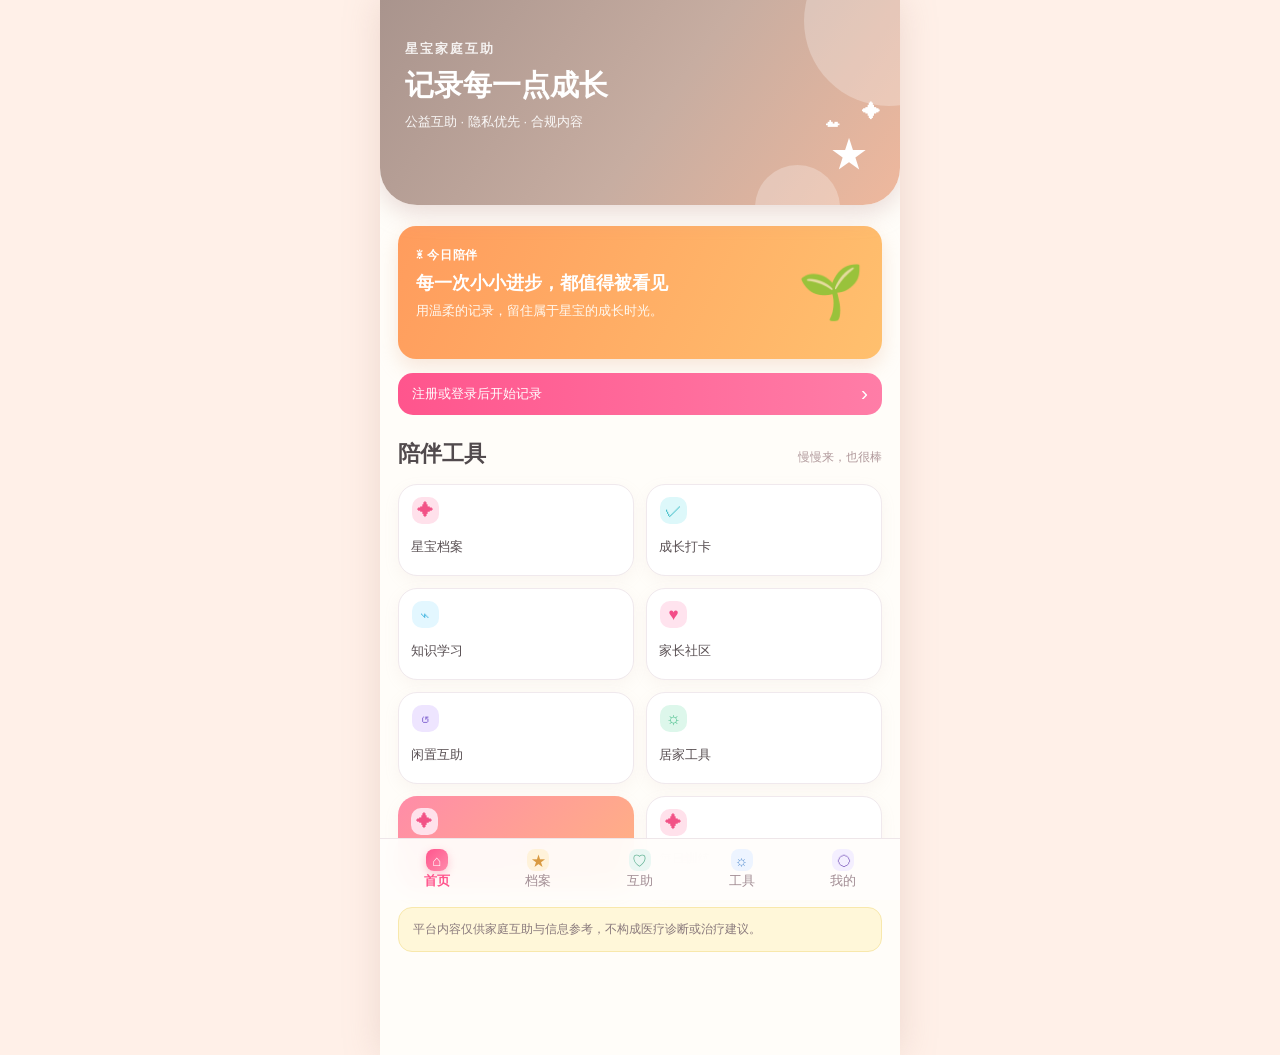
==== mobile-web/index.html @ 98c5c162 "init xingbao-family-pllatform 星宝项目" ====
<!doctype html><html lang="zh-CN"><head><meta charset="UTF-8"/><meta name="viewport" content="width=device-width,initial-scale=1,maximum-scale=1"/><title>星宝家庭互助</title><link rel="stylesheet" href="./style.css?v=20260822-10"/></head><body><div class="app"><header><div class="header-copy"><small>星宝家庭互助</small><h1 id="greeting">记录每一点成长</h1><p>公益互助 · 隐私优先 · 合规内容</p></div><div class="header-art" aria-hidden="true"><i>★</i><span>☁</span><b>✦</b></div></header><main>
<section id="home" class="view active"><div class="hero"><div><em>☀ 今日陪伴</em><b>每一次小小进步，都值得被看见</b><span>用温柔的记录，留住属于星宝的成长时光。</span></div><div class="hero-art" aria-hidden="true">🌱</div></div><div id="account-tip" class="account-tip"></div><div class="section-title"><h2>陪伴工具</h2><span>慢慢来，也很棒</span></div><div class="grid"><button data-go="profile">星宝档案</button><button data-go="record">成长打卡</button><button data-go="knowledge">知识学习</button><button data-go="community">家长社区</button><button data-go="second">闲置互助</button><button data-go="tools">居家工具</button></div><p class="notice">平台内容仅供家庭互助与信息参考，不构成医疗诊断或治疗建议。</p></section>
<section id="account" class="view"><div id="account-profile" hidden><h2>我的</h2><div class="user-card"><div id="user-avatar" class="user-avatar">星</div><div><b id="user-name">—</b><p id="user-phone">—</p></div></div><div id="user-details" class="account-details"></div><button class="logout" onclick="logout()">退出当前账号</button></div><div id="account-auth"><h2>注册 / 登录</h2><form id="register-form"><input name="phone" placeholder="手机号码" required/><input name="nickname" placeholder="家长昵称" required/><label><input name="privacyConsent" type="checkbox" required/> 已阅读并同意隐私规则</label><label><input name="sensitiveConsent" type="checkbox"/> 同意处理儿童敏感信息</label><button>注册并开始使用</button></form><h3>已有账号</h3><form id="login-form"><input name="phone" placeholder="手机号码" required/><button>登录</button></form></div></section>
<section id="profile" class="view"><h2>星宝档案</h2><h3 id="profile-form-title">新建档案</h3><form id="profile-form"><input name="profileId" type="hidden"/><input name="nickname" placeholder="孩子昵称" required/><select name="gender"><option value="UNKNOWN">性别：未设置</option><option value="MALE">性别：男</option><option value="FEMALE">性别：女</option></select><input name="birthday" type="text" inputmode="numeric" pattern="[0-9]{4}-[0-9]{2}-[0-9]{2}" title="请输入 YYYY-MM-DD 格式，例如 2020-05-18" placeholder="出生日期，例如 2020-05-18"/><input name="interventionYears" placeholder="干预年限（可选）"/><button id="profile-submit">保存档案</button><button id="profile-cancel" type="button" hidden>取消编辑</button></form><div id="children" class="cards"></div></section>
<section id="record" class="view"><h2>成长打卡</h2><form id="record-form"><select id="record-child" name="childId" required></select><select name="type"><option value="POSITIVE_BEHAVIOR">正向行为</option><option value="PROBLEM_BEHAVIOR">问题行为</option><option value="INTERVENTION">干预训练</option></select><input name="scene" placeholder="发生场景"/><input name="durationMinutes" type="number" placeholder="时长（分钟）"/><textarea name="resultNote" placeholder="记录结果或观察"></textarea><button>提交记录</button></form><div id="report" class="cards"></div></section>
<section id="knowledge" class="view"><h2>知识学习</h2><div id="contents" class="cards"></div><h3>投稿优质链接</h3><form id="content-form"><input name="title" placeholder="内容标题" required/><input name="sourceUrl" placeholder="来源链接" required/><input name="licenseBasis" placeholder="授权或许可说明" required/><textarea name="summary" placeholder="摘要"></textarea><button>提交审核</button></form></section>
<section id="community" class="view"><h2>家长社区</h2><form id="post-form"><input name="title" placeholder="标题" required/><textarea name="body" placeholder="分享你的经验或困惑" required></textarea><label class="image-picker"><span id="image-picker-text">添加图片（最多 2 张）</span><input id="post-images" name="images" type="file" accept="image/jpeg,image/png" multiple/></label><div id="post-image-preview" class="image-preview"></div><label><input name="anonymous" type="checkbox"/> 匿名发布</label><button>发布</button></form><div id="posts" class="cards"></div></section>
<section id="second" class="view"><h2>闲置教具互助</h2><p class="notice">仅提供信息展示与线下自主沟通；平台不参与支付、担保、物流或售后。</p><form id="listing-form"><input name="title" placeholder="教具名称" required/><textarea name="description" placeholder="物品说明"></textarea><input name="exchangeNeed" placeholder="置换需求"/><button>提交审核</button></form><div id="listings" class="cards"></div></section>
<section id="tools" class="view"><h2>居家干预工具</h2><div id="tools-list" class="cards"></div></section>
<section id="messages" class="view"><h2>站内消息</h2><div id="messages-list" class="cards"></div></section>
</main><nav><button data-go="home" class="selected"><i>⌂</i>首页</button><button data-go="profile"><i>★</i>档案</button><button data-go="community"><i>♡</i>互助</button><button data-go="tools"><i>☼</i>工具</button><button data-go="account"><i>◯</i>我的</button></nav></div><script src="./app.js?v=20260822-11"></script><script src="./training-cues.js?v=20260823-01"></script><script src="./training-progress.js?v=20260823-01"></script><script src="./learning-hub.js?v=20260824-01"></script><script src="./cognition-tool.js?v=20260825-01"></script><script src="./cognition-expanded.js?v=20260825-03"></script><script src="./cognition-dynamic.js?v=20260825-01"></script><script src="./tool-expanded.js?v=20260825-01"></script></body></html>
---- mobile-web/style.css ----
:root{--ink:#4a4648;--sub:#8f8789;--pink:#ff558d;--cream:#fffdf9;--line:#f0e9ed;--card:#fff}*{box-sizing:border-box}body{margin:0;background:#fff0e8;font:15px/1.55 -apple-system,BlinkMacSystemFont,"PingFang SC","Microsoft YaHei",sans-serif;color:var(--ink)}.app{max-width:520px;min-height:100vh;margin:auto;padding-bottom:83px;overflow:hidden;background:var(--cream)}[hidden]{display:none!important}
.image-picker{position:relative;display:grid;grid-template-columns:42px 1fr;align-items:center;gap:10px;min-height:68px;padding:11px 13px;overflow:hidden;border:1px dashed #f29aae;border-radius:15px;color:#9b6673;background:linear-gradient(135deg,#fff6f7,#fff0e9);transition:.2s}.image-picker:before{display:grid;width:38px;height:38px;place-items:center;font-size:27px;font-weight:300;line-height:1;color:#f36a91;content:"＋";border-radius:12px;background:#fff;box-shadow:0 3px 9px #e992a433}.image-picker span{display:grid;gap:3px;font-size:14px;font-weight:800}.image-picker span:after{font-size:11px;font-weight:500;content:"JPG / PNG · 轻触选择照片";color:#af929a}.image-picker input{position:absolute;inset:0;width:100%;height:100%;padding:0;opacity:0;cursor:pointer}.image-picker:active{transform:scale(.985);background:#ffe9ee}.image-preview,.post-images{display:grid;grid-template-columns:repeat(2,minmax(0,1fr));gap:8px}.image-preview-item{position:relative;overflow:hidden;border-radius:13px}.image-preview img,.post-images img{display:block;width:100%;height:128px;object-fit:cover;border-radius:12px;background:#f4eeee}.image-preview-item button{position:absolute;top:6px;right:6px;display:grid;width:23px;height:23px;padding:0;place-items:center;font-size:19px;line-height:1;color:#fff;border:0;border-radius:50%;background:#33262aaa;box-shadow:none}.post-images{margin:10px 0}
.post-meta{display:flex;align-items:center;justify-content:space-between;gap:8px;margin-top:10px}.post-byline{display:flex;align-items:center;min-width:0;gap:5px;font-size:12px;color:#a29698;white-space:nowrap}.post-byline span{display:grid;width:20px;height:20px;flex:0 0 auto;place-items:center;font-size:10px;color:#fff;border-radius:50%;background:linear-gradient(135deg,#ff94a6,#ffa975)}.post-byline em{overflow:hidden;font-style:normal;font-weight:700;text-overflow:ellipsis;color:#8f7479}.post-byline time{font-size:11px;color:#aaa0a2}.post-meta .actions{flex:0 0 auto;margin:0}.post-meta .actions button{padding:5px 7px;font-size:12px}
.actions small{margin-left:2px;font:inherit;color:inherit}.post-author{display:flex;align-items:center;gap:7px;margin-bottom:6px;font-size:13px;font-weight:700;color:#b36d73}.post-author span{display:grid;width:23px;height:23px;place-items:center;font-size:11px;color:#fff;border-radius:50%;background:linear-gradient(135deg,#ff94a6,#ffa975)}.public-comments{display:grid;gap:7px;margin-top:10px}.public-comment{display:grid;gap:3px;padding:9px 11px;border-radius:11px;background:#faf6f4}.public-comment b{font-size:12px;color:#755b61}.public-comment span{font-size:13px;color:#62585a;word-break:break-word}.author-label,.pending-label{display:inline-block;margin-right:5px;padding:1px 5px;font-size:10px;font-style:normal;font-weight:800;line-height:1.35;color:#fff;border-radius:4px;background:#fa7d96}.pending-label{color:#9b6b09;background:#fff0c7}
.comment-compose .emoji,.emoji-panel{display:none!important}
.comment-compose{display:flex;align-items:center;gap:7px;margin:10px 0 4px;padding:7px;border:1px solid #f0e6e9;border-radius:17px;background:#fff}.comment-compose input{min-width:0;flex:1;padding:9px 11px;border:0;border-radius:12px;background:#f6f3f4;box-shadow:none}.comment-compose .anon-comment{display:flex;flex:0 0 auto;align-items:center;gap:2px;font-size:11px;white-space:nowrap;color:#88767b}.comment-compose .anon-comment input{width:auto;min-width:auto;flex:0 0 auto;margin:0;padding:0;background:none}.comment-compose button{padding:8px 11px;font-size:13px;border:0;border-radius:12px;background:var(--pink);box-shadow:none}.comment-compose .emoji{font-size:19px;color:#63595d;background:transparent}.emoji-panel{display:flex;flex-wrap:wrap;gap:5px;margin:0 2px 6px;padding:8px;border-radius:12px;background:#fff4f7}.emoji-panel button{width:31px;height:31px;padding:0;font-size:18px;border:0;border-radius:9px;background:#fff}.comment-tip{margin:4px 2px 10px!important;font-size:12px!important;color:#a79298!important}.user-card{display:flex;align-items:center;gap:13px;padding:18px;margin-bottom:12px;border-radius:19px;color:#fff;background:linear-gradient(125deg,#ff7f95,#ffa271);box-shadow:0 7px 16px #ec899855}.user-avatar{display:grid;width:52px;height:52px;place-items:center;font-size:23px;font-weight:800;border:2px solid #fff9;border-radius:50%;background:#ffffff3b}.user-card b{display:block;font-size:19px}.user-card p{margin:2px 0 0;font-size:13px;color:#fffdfb}.account-details{display:grid;grid-template-columns:repeat(2,1fr);gap:10px;margin-bottom:16px}.account-details div{padding:12px;border:1px solid var(--line);border-radius:14px;background:#fff}.account-details span{display:block;margin-bottom:3px;font-size:12px;color:var(--sub)}.account-details b{font-size:14px}.logout{width:100%;padding:11px;border:0;border-radius:12px;color:#98717c;background:#f7e9ed}
.actions .like-btn:before{display:inline-grid;width:16px;height:16px;margin-right:5px;place-items:center;font-family:Arial,sans-serif;font-size:17px;line-height:16px;vertical-align:-3px;content:"♡"}.actions .like-btn.liked:before{content:"♥"}.actions .like-btn{color:#8e9aa0;background:#f4f7f8}.actions .like-btn.liked{color:#f05286;background:#fff0f5}.actions .comment-btn:before{display:inline-grid;width:16px;height:16px;margin-right:5px;place-items:center;font-size:11px;line-height:1;vertical-align:-3px;content:"···";border:1.5px solid currentColor;border-radius:50%}.actions .comment-btn{color:#72858f;background:#f1f6f8}
header{position:relative;min-height:205px;padding:36px 25px 31px;overflow:hidden;color:#fff;background:linear-gradient(125deg,#a9948d,#c7ada1 54%,#efb89d);border-radius:0 0 37px 37px;box-shadow:0 8px 24px #c9a7a366}header:before,header:after{position:absolute;content:"";border-radius:50%;background:#fff4}header:before{top:-64px;right:-74px;width:170px;height:170px}header:after{right:60px;bottom:-45px;width:85px;height:85px}.header-copy,.header-art{position:relative;z-index:1}.header-copy small{font-weight:700;letter-spacing:2px;opacity:.87}.header-copy h1{margin:8px 0 7px;font-size:29px;line-height:1.3}.header-copy p{margin:0;font-size:13px;opacity:.92}.header-art{position:absolute;right:32px;bottom:21px;color:#fff}.header-art i{font-size:38px;font-style:normal}.header-art span{position:absolute;top:-17px;right:28px;font-size:27px}.header-art b{position:absolute;top:-26px;right:-12px;font-size:18px}
main{padding:21px 18px 8px}.view{display:none}.view.active{display:block}h2{margin:3px 0 16px;font-size:22px;color:#514a4d}h3{margin:23px 3px 10px;font-size:16px;color:#6a5659}.hero{display:flex;min-height:133px;padding:20px 18px;justify-content:space-between;gap:12px;border-radius:18px;color:#fff;background:linear-gradient(115deg,#ff9c5d,#ffc06e);box-shadow:0 8px 20px #e7ba9d55}.hero>div:first-child{display:grid;gap:5px;align-content:start}.hero em{font-size:12px;font-weight:800;font-style:normal;letter-spacing:.8px}.hero b{font-size:18px;line-height:1.45}.hero span{font-size:13px;color:#fff8ef}.hero-art{align-self:center;font-size:53px}.section-title{display:flex;align-items:baseline;justify-content:space-between;margin-top:22px}.section-title h2{margin:0}.section-title span{font-size:12px;color:#b29b9d}
.account-tip{margin:14px 0 3px}.account-tip button{width:100%;padding:12px 14px;text-align:left;font:700 15px inherit;color:#fff;border:0;border-radius:15px;background:linear-gradient(90deg,var(--pink),#ff7da7)}.account-tip button:after{float:right;font-size:21px;line-height:16px;content:"›"}.account-tip .account-ok{color:#5f8b6b;background:#ebf7ed}.grid{display:grid;grid-template-columns:repeat(2,1fr);gap:12px;margin:13px 0 19px}.grid button{position:relative;min-height:92px;padding:45px 12px 12px;overflow:hidden;text-align:left;font:700 15px inherit;color:#584f52;border:1px solid var(--line);border-radius:19px;background:var(--card);box-shadow:0 5px 15px #cfa99c18}.grid button:before{position:absolute;top:12px;left:13px;display:grid;width:27px;height:27px;place-items:center;font-size:17px;color:#f25286;content:"✦";border-radius:10px;background:#ffe1eb}.grid button:nth-child(2):before{color:#37bac5;content:"✓";background:#ddf8fa}.grid button:nth-child(3):before{color:#45b6e0;content:"⌁";background:#e3f7ff}.grid button:nth-child(4):before{color:#f34d88;content:"♥";background:#ffe3ee}.grid button:nth-child(5):before{color:#8d72d6;content:"↺";background:#eee5ff}.grid button:nth-child(6):before{color:#4bbf8d;content:"☼";background:#ddf7eb}.notice{padding:12px 14px;font-size:12px;line-height:1.6;color:#89797c;border:1px solid #f8e8ac;border-radius:14px;background:#fff7d9}
form{display:grid;gap:11px;margin-bottom:20px;padding:16px;border:1px solid var(--line);border-radius:18px;background:#fffdfa}input,textarea,select{width:100%;padding:12px 13px;font:inherit;color:var(--ink);border:1px solid #e9e0e3;border-radius:12px;outline:0;background:#fff}input:focus,textarea:focus,select:focus{border-color:#ff96b6;box-shadow:0 0 0 3px #ffe1eb}textarea{min-height:84px;resize:vertical}form button{padding:12px 14px;font:700 15px inherit;color:#fff;border:0;border-radius:12px;background:linear-gradient(135deg,var(--pink),#ff79a4);box-shadow:0 5px 10px #f7658a44}form button[type="button"]{color:#9a747d;background:#f6eef1;box-shadow:none}label{font-size:13px;color:#796c70}label input{width:auto;margin-right:5px}.cards{display:grid;gap:12px}.card{padding:16px;border:1px solid var(--line);border-radius:18px;background:var(--card);box-shadow:0 5px 16px #caa19113}.card b{display:block;margin:2px 0 7px;font-size:16px;color:#514a4d}.card p{margin:6px 0 0;font-size:13px;line-height:1.65;color:var(--sub)}.tag{display:inline-block;padding:3px 8px;font-size:11px;font-weight:700;color:#ef4b81;border-radius:20px;background:#fff0f5}.actions{display:flex;gap:8px;margin-top:12px}.actions button{padding:7px 12px;font:700 12px inherit;color:#f04d82;border:0;border-radius:9px;background:#fff0f5}
nav{position:fixed;z-index:5;bottom:0;left:50%;display:flex;justify-content:space-around;width:100%;max-width:520px;padding:8px 6px calc(8px + env(safe-area-inset-bottom));transform:translateX(-50%);border-top:1px solid #eee6e9;background:#fffdfbf2;backdrop-filter:blur(12px)}nav button{display:grid;gap:1px;justify-items:center;padding:2px 6px;font:12px inherit;color:#a28d94;border:0;background:none}nav button i{display:grid;width:22px;height:22px;place-items:center;font-size:15px;font-style:normal;line-height:1;color:#a28d94;border-radius:8px;background:#f8eef0}nav button:nth-child(2) i{color:#d99a42;background:#fff2da}nav button:nth-child(3) i{color:#50a987;background:#eaf7f3}nav button:nth-child(4) i{color:#6397d3;background:#edf4ff}nav button:nth-child(5) i{color:#9275c8;background:#f4efff}nav button.selected{font-weight:800;color:var(--pink)}nav button.selected i{color:#fff;background:linear-gradient(135deg,var(--pink),#ff8cac);box-shadow:0 3px 8px #f7658a55}@media(min-width:521px){.app{box-shadow:0 0 34px #b6908240}}
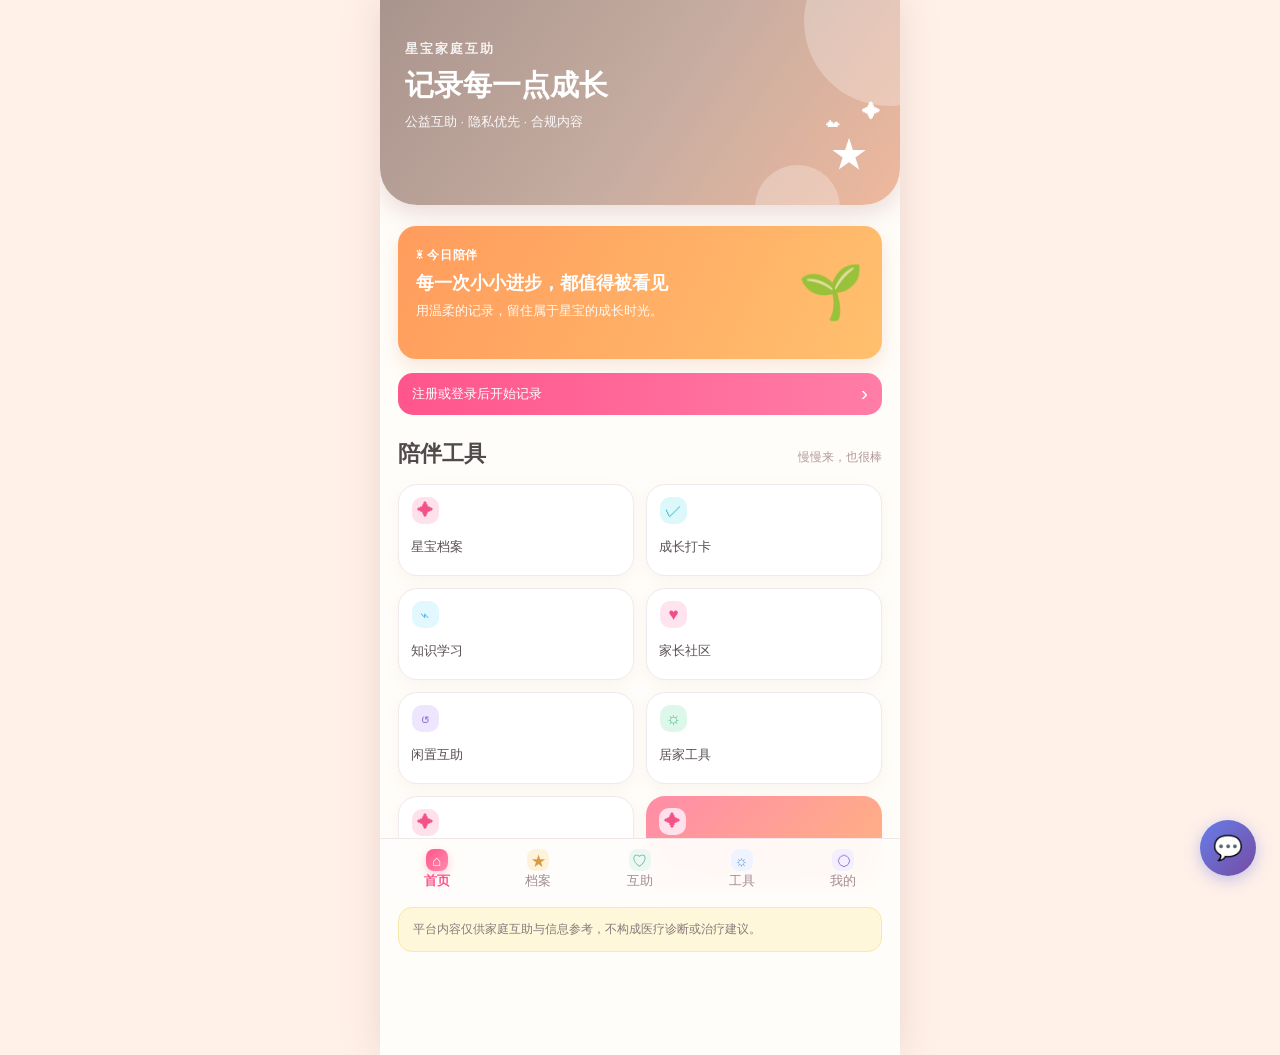
==== commit 94f72476: "添加AI 机器人回复（密钥改为环境变量注入，不提交明文）" ====
--- a/mobile-web/index.html
+++ b/mobile-web/index.html
@@ -8,4 +8,4 @@
 <section id="second" class="view"><h2>闲置教具互助</h2><p class="notice">仅提供信息展示与线下自主沟通；平台不参与支付、担保、物流或售后。</p><form id="listing-form"><input name="title" placeholder="教具名称" required/><textarea name="description" placeholder="物品说明"></textarea><input name="exchangeNeed" placeholder="置换需求"/><button>提交审核</button></form><div id="listings" class="cards"></div></section>
 <section id="tools" class="view"><h2>居家干预工具</h2><div id="tools-list" class="cards"></div></section>
 <section id="messages" class="view"><h2>站内消息</h2><div id="messages-list" class="cards"></div></section>
-</main><nav><button data-go="home" class="selected"><i>⌂</i>首页</button><button data-go="profile"><i>★</i>档案</button><button data-go="community"><i>♡</i>互助</button><button data-go="tools"><i>☼</i>工具</button><button data-go="account"><i>◯</i>我的</button></nav></div><script src="./app.js?v=20260822-11"></script><script src="./training-cues.js?v=20260823-01"></script><script src="./training-progress.js?v=20260823-01"></script><script src="./learning-hub.js?v=20260824-01"></script><script src="./cognition-tool.js?v=20260825-01"></script><script src="./cognition-expanded.js?v=20260825-03"></script><script src="./cognition-dynamic.js?v=20260825-01"></script><script src="./tool-expanded.js?v=20260825-01"></script></body></html>
+</main><nav><button data-go="home" class="selected"><i>⌂</i>首页</button><button data-go="profile"><i>★</i>档案</button><button data-go="community"><i>♡</i>互助</button><button data-go="tools"><i>☼</i>工具</button><button data-go="account"><i>◯</i>我的</button></nav></div><script src="./app.js?v=20260822-11"></script><script src="./training-cues.js?v=20260823-01"></script><script src="./training-progress.js?v=20260823-01"></script><script src="./learning-hub.js?v=20260824-01"></script><script src="./cognition-tool.js?v=20260825-01"></script><script src="./cognition-expanded.js?v=20260825-03"></script><script src="./cognition-dynamic.js?v=20260825-01"></script><script src="./tool-expanded.js?v=20260825-01"></script><script src="./chat-widget.js?v=1"></script></body></html>
